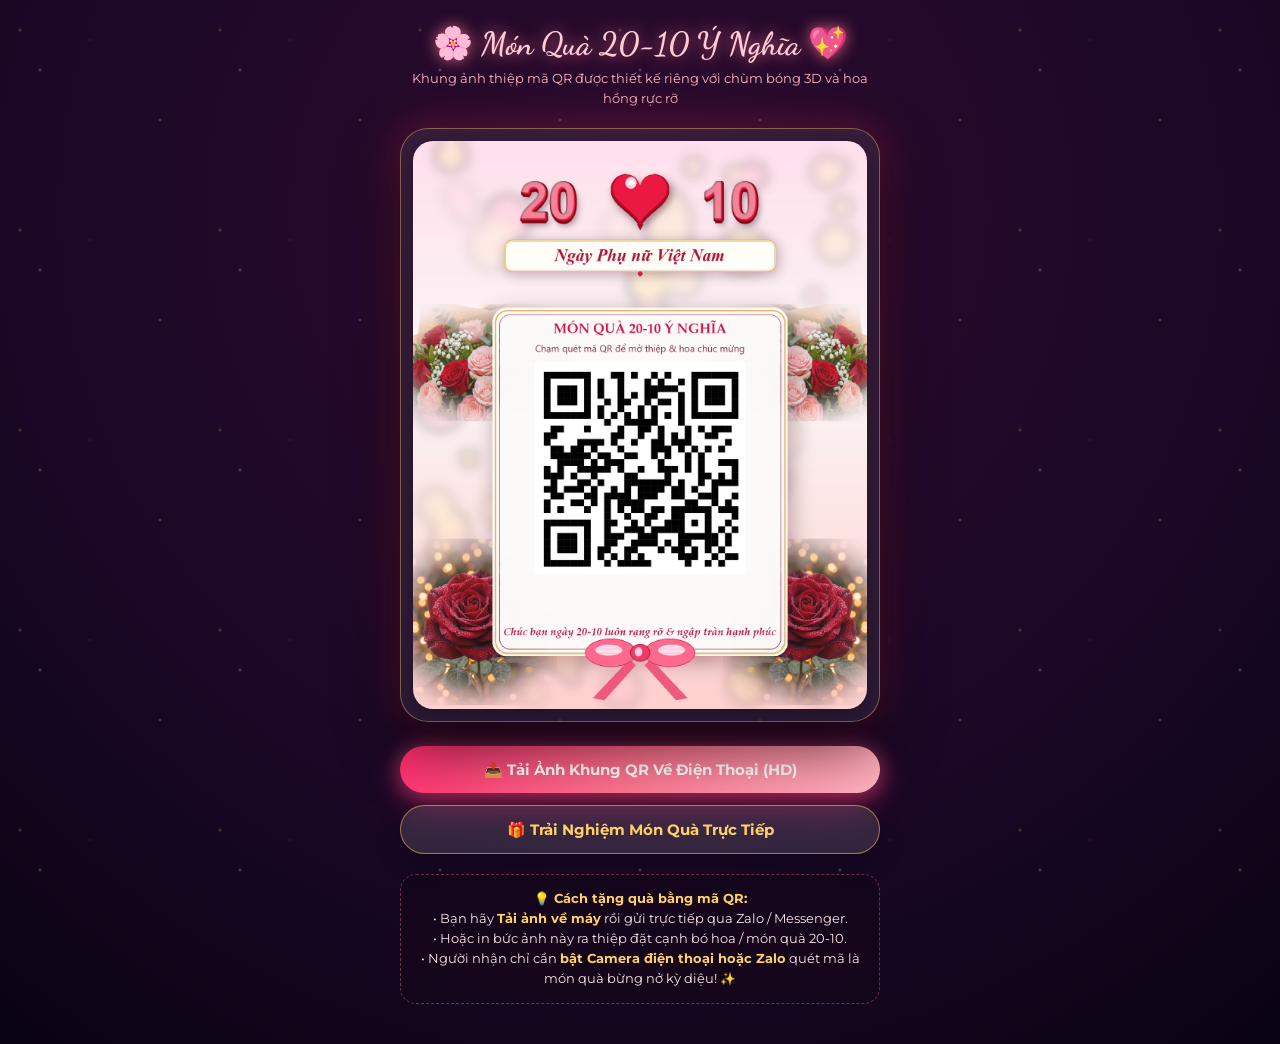
==== qr.html @ cf6d07f7 "feat: tao khung hinh hoa 20-10 cho ma QR goc" ====
<!DOCTYPE html>
<html lang="vi">
<head>
  <meta charset="UTF-8">
  <meta name="viewport" content="width=device-width, initial-scale=1.0, maximum-scale=1.0, user-scalable=no, viewport-fit=cover">
  <title>Khung Mã QR 20-10 Dành Tặng Mẹ Kính Yêu 💖</title>
  
  <meta name="description" content="Khung hình thiệp mã QR mừng ngày Phụ nữ Việt Nam 20-10 dành riêng cho Mẹ yêu.">
  <meta property="og:title" content="Khung Mã QR 20-10 Dành Tặng Mẹ Kính Yêu 🌹">
  <meta property="og:image" content="assets/khung_qr_tang_me.jpg">

  <link rel="stylesheet" href="https://fonts.googleapis.com/css2?family=Dancing+Script:wght@700&family=Montserrat:wght@500;600;700&family=Playfair+Display:ital,wght@0,700;1,600&display=swap">

  <style>
    * {
      box-sizing: border-box;
      margin: 0;
      padding: 0;
      -webkit-tap-highlight-color: transparent;
    }

    body {
      min-height: 100vh;
      background: radial-gradient(circle at 50% 20%, #2d0b2e 0%, #1a0826 60%, #0a0312 100%);
      font-family: 'Montserrat', sans-serif;
      color: #fff;
      display: flex;
      flex-direction: column;
      align-items: center;
      justify-content: flex-start;
      padding: 24px 16px 40px;
      overflow-x: hidden;
      position: relative;
    }

    /* Bụi sao và cánh hoa rơi lấp lánh nền */
    .sparkle-bg {
      position: fixed;
      inset: 0;
      background-image: 
        radial-gradient(2px 2px at 20px 30px, #ffd166, rgba(0,0,0,0)),
        radial-gradient(2px 2px at 40px 70px, #ffffff, rgba(0,0,0,0)),
        radial-gradient(1px 1px at 90px 40px, #ff758f, rgba(0,0,0,0)),
        radial-gradient(2px 2px at 160px 120px, #ffd166, rgba(0,0,0,0));
      background-repeat: repeat;
      background-size: 200px 200px;
      opacity: 0.35;
      pointer-events: none;
      z-index: 1;
    }

    .container {
      position: relative;
      z-index: 10;
      width: 100%;
      max-width: 480px;
      display: flex;
      flex-direction: column;
      align-items: center;
    }

    .page-title {
      font-family: 'Dancing Script', cursive;
      font-size: 32px;
      color: #ffccd5;
      text-shadow: 0 0 15px rgba(255, 117, 143, 0.8);
      margin-bottom: 6px;
      text-align: center;
    }

    .page-sub {
      font-size: 13px;
      color: #ffb3c1;
      text-align: center;
      margin-bottom: 20px;
      line-height: 1.5;
    }

    /* Khung tranh ảnh QR Card nổi bật */
    .qr-frame-wrapper {
      position: relative;
      width: 100%;
      background: rgba(255, 255, 255, 0.08);
      backdrop-filter: blur(12px);
      -webkit-backdrop-filter: blur(12px);
      border: 1px solid rgba(255, 209, 102, 0.4);
      border-radius: 28px;
      padding: 12px;
      box-shadow: 0 25px 60px rgba(0, 0, 0, 0.6), 0 0 40px rgba(255, 51, 102, 0.35);
      transition: transform 0.3s ease;
    }

    .qr-frame-wrapper:hover {
      transform: translateY(-3px);
    }

    .qr-img {
      width: 100%;
      height: auto;
      border-radius: 20px;
      display: block;
      box-shadow: 0 8px 25px rgba(0, 0, 0, 0.35);
    }

    /* Nút hành động */
    .action-group {
      width: 100%;
      display: flex;
      flex-direction: column;
      gap: 12px;
      margin-top: 24px;
    }

    .btn {
      display: flex;
      align-items: center;
      justify-content: center;
      gap: 10px;
      width: 100%;
      padding: 14px 20px;
      border-radius: 50px;
      font-size: 15px;
      font-weight: 700;
      text-decoration: none;
      cursor: pointer;
      border: none;
      transition: all 0.25s ease;
      box-shadow: 0 10px 25px rgba(0, 0, 0, 0.3);
    }

    .btn-download {
      background: linear-gradient(135deg, #ff2a6d, #ff758f, #ffb3c1);
      color: #fff;
      box-shadow: 0 10px 30px rgba(255, 42, 109, 0.5), 0 0 20px rgba(255, 117, 143, 0.4);
    }

    .btn-download:hover {
      transform: scale(1.02);
      box-shadow: 0 14px 35px rgba(255, 42, 109, 0.7);
    }

    .btn-download:active {
      transform: scale(0.98);
    }

    .btn-open {
      background: rgba(255, 255, 255, 0.12);
      color: #ffd166;
      border: 1px solid rgba(255, 209, 102, 0.5);
      backdrop-filter: blur(8px);
    }

    .btn-open:hover {
      background: rgba(255, 209, 102, 0.2);
      transform: scale(1.02);
    }

    .hint-box {
      margin-top: 20px;
      background: rgba(20, 5, 25, 0.6);
      border: 1px dashed rgba(255, 117, 143, 0.4);
      border-radius: 16px;
      padding: 14px 18px;
      font-size: 12.5px;
      color: #ffe5ec;
      line-height: 1.6;
      text-align: center;
    }

    .hint-box strong {
      color: #ffd166;
    }
  </style>
</head>
<body>

  <div class="sparkle-bg"></div>

  <main class="container">
    <h1 class="page-title">🌸 Món Quà 20-10 Ý Nghĩa 💖</h1>
    <p class="page-sub">Khung ảnh thiệp mã QR được thiết kế riêng với chùm bóng 3D và hoa hồng rực rỡ</p>

    <!-- Khung mã QR chất lượng cao -->
    <div class="qr-frame-wrapper">
      <img class="qr-img" src="assets/khung_qr_20_10.png" alt="Khung mã QR 20-10 Ý Nghĩa">
    </div>

    <!-- Nhóm nút tải và xem -->
    <div class="action-group">
      <a class="btn btn-download" href="assets/khung_qr_20_10.png" download="Khung_QR_20_10.png">
        <span>📥 Tải Ảnh Khung QR Về Điện Thoại (HD)</span>
      </a>

      <a class="btn btn-open" href="index.html">
        <span>🎁 Trải Nghiệm Món Quà Trực Tiếp</span>
      </a>
    </div>

    <!-- Hướng dẫn sử dụng -->
    <div class="hint-box">
      <strong>💡 Cách tặng quà bằng mã QR:</strong><br>
      • Bạn hãy <strong>Tải ảnh về máy</strong> rồi gửi trực tiếp qua Zalo / Messenger.<br>
      • Hoặc in bức ảnh này ra thiệp đặt cạnh bó hoa / món quà 20-10.<br>
      • Người nhận chỉ cần <strong>bật Camera điện thoại hoặc Zalo</strong> quét mã là món quà bừng nở kỳ diệu! ✨
    </div>
  </main>

</body>
</html>
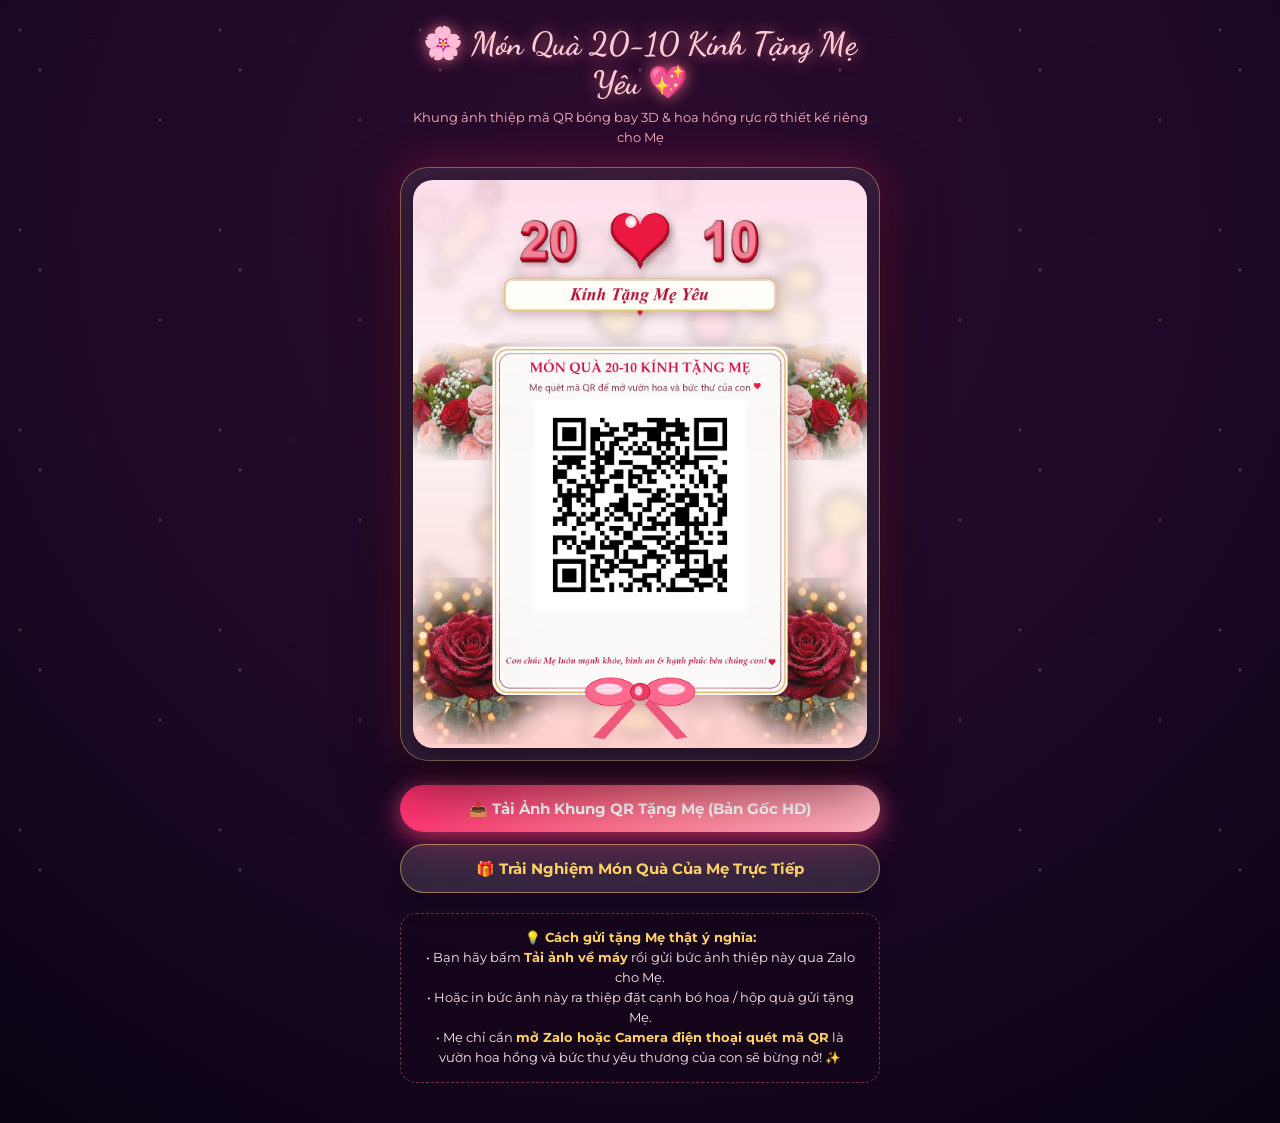
==== commit 70459471: "feat: tao khung ma QR 20-10 kinh tang Me tuyet dep va cap nhat qr.html" ====
--- a/qr.html
+++ b/qr.html
@@ -177,31 +177,31 @@
   <div class="sparkle-bg"></div>
 
   <main class="container">
-    <h1 class="page-title">🌸 Món Quà 20-10 Ý Nghĩa 💖</h1>
-    <p class="page-sub">Khung ảnh thiệp mã QR được thiết kế riêng với chùm bóng 3D và hoa hồng rực rỡ</p>
-
-    <!-- Khung mã QR chất lượng cao -->
+    <h1 class="page-title">🌸 Món Quà 20-10 Kính Tặng Mẹ Yêu 💖</h1>
+    <p class="page-sub">Khung ảnh thiệp mã QR bóng bay 3D & hoa hồng rực rỡ thiết kế riêng cho Mẹ</p>
+
+    <!-- Khung mã QR chất lượng cao dành tặng Mẹ -->
     <div class="qr-frame-wrapper">
-      <img class="qr-img" src="assets/khung_qr_20_10.png" alt="Khung mã QR 20-10 Ý Nghĩa">
+      <img class="qr-img" src="assets/khung_qr_tang_me.png" alt="Khung mã QR 20-10 Kính Tặng Mẹ">
     </div>
 
     <!-- Nhóm nút tải và xem -->
     <div class="action-group">
-      <a class="btn btn-download" href="assets/khung_qr_20_10.png" download="Khung_QR_20_10.png">
-        <span>📥 Tải Ảnh Khung QR Về Điện Thoại (HD)</span>
+      <a class="btn btn-download" href="assets/khung_qr_tang_me.png" download="Khung_QR_20_10_Tang_Me.png">
+        <span>📥 Tải Ảnh Khung QR Tặng Mẹ (Bản Gốc HD)</span>
       </a>
 
-      <a class="btn btn-open" href="index.html">
-        <span>🎁 Trải Nghiệm Món Quà Trực Tiếp</span>
+      <a class="btn btn-open" href="index.html?to=Mẹ_Yêu&from=Con&theme=mom">
+        <span>🎁 Trải Nghiệm Món Quà Của Mẹ Trực Tiếp</span>
       </a>
     </div>
 
     <!-- Hướng dẫn sử dụng -->
     <div class="hint-box">
-      <strong>💡 Cách tặng quà bằng mã QR:</strong><br>
-      • Bạn hãy <strong>Tải ảnh về máy</strong> rồi gửi trực tiếp qua Zalo / Messenger.<br>
-      • Hoặc in bức ảnh này ra thiệp đặt cạnh bó hoa / món quà 20-10.<br>
-      • Người nhận chỉ cần <strong>bật Camera điện thoại hoặc Zalo</strong> quét mã là món quà bừng nở kỳ diệu! ✨
+      <strong>💡 Cách gửi tặng Mẹ thật ý nghĩa:</strong><br>
+      • Bạn hãy bấm <strong>Tải ảnh về máy</strong> rồi gửi bức ảnh thiệp này qua Zalo cho Mẹ.<br>
+      • Hoặc in bức ảnh này ra thiệp đặt cạnh bó hoa / hộp quà gửi tặng Mẹ.<br>
+      • Mẹ chỉ cần <strong>mở Zalo hoặc Camera điện thoại quét mã QR</strong> là vườn hoa hồng và bức thư yêu thương của con sẽ bừng nở! ✨
     </div>
   </main>
 
